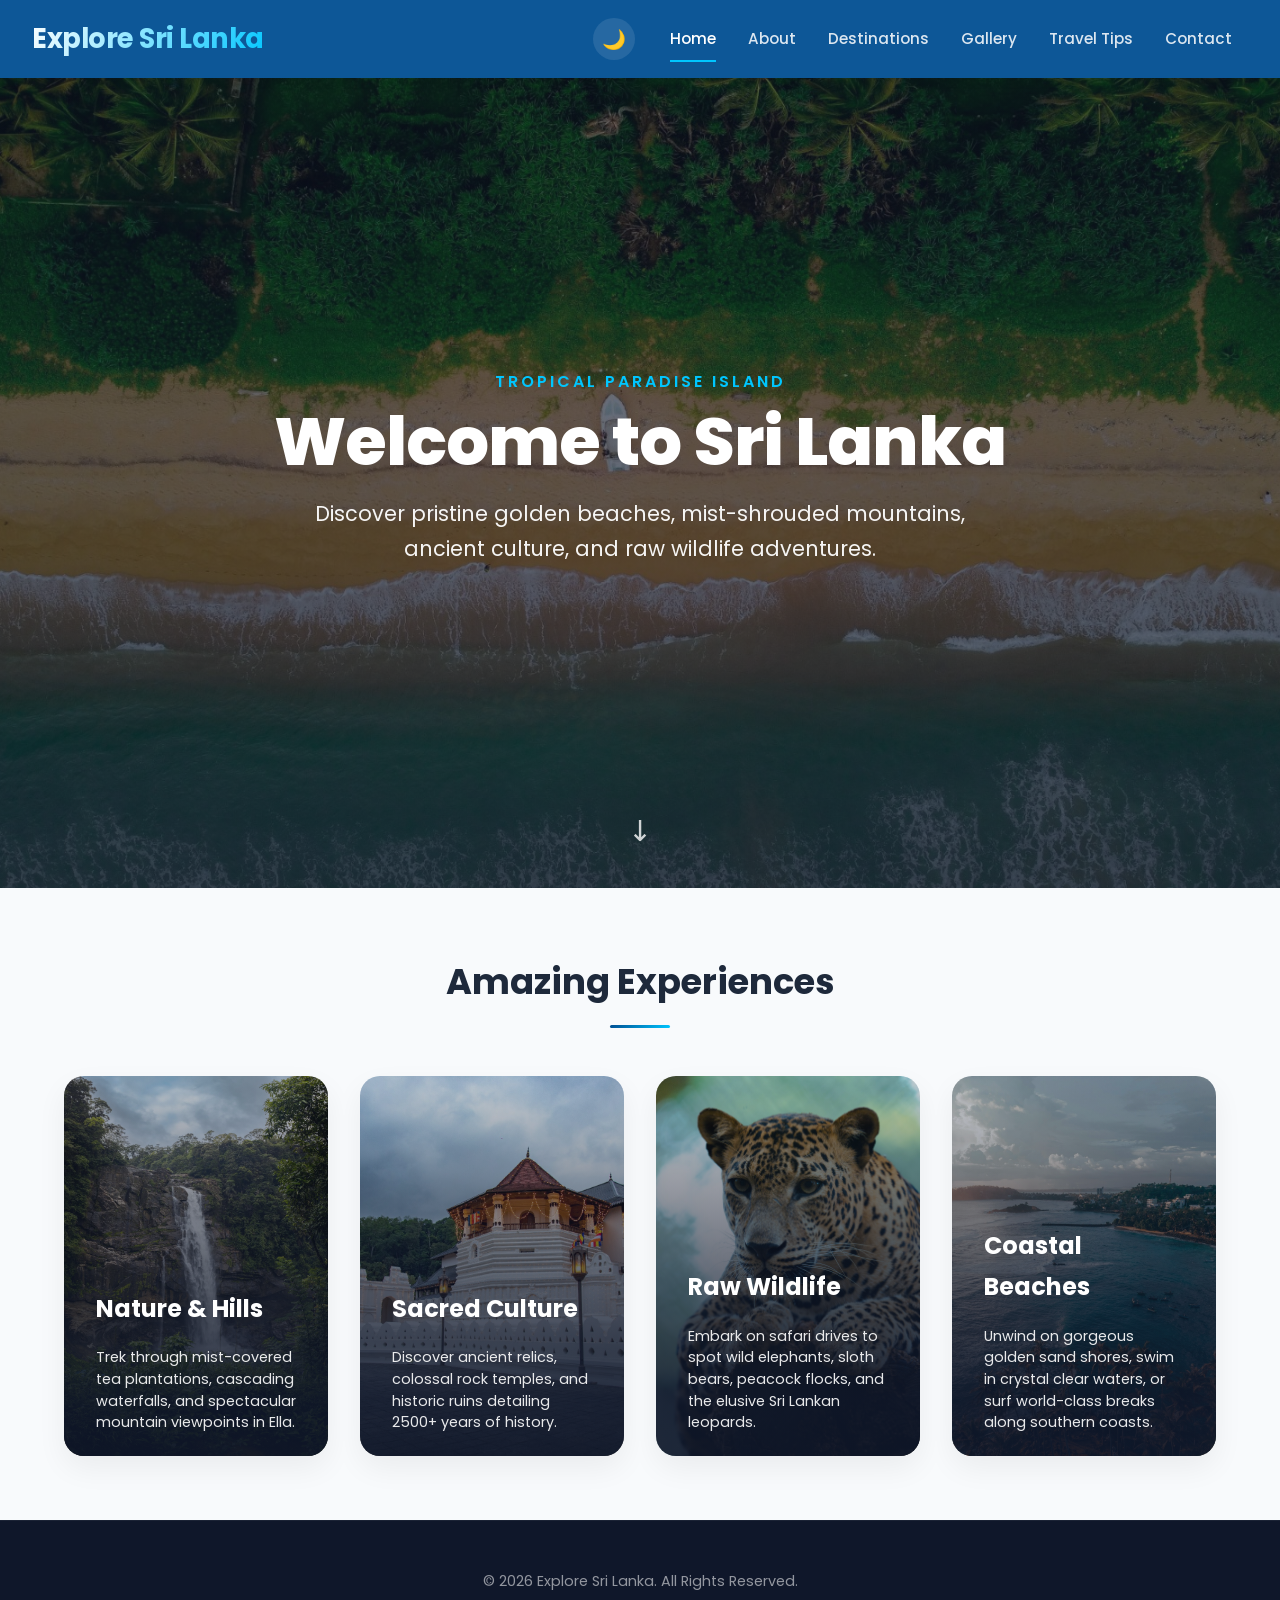
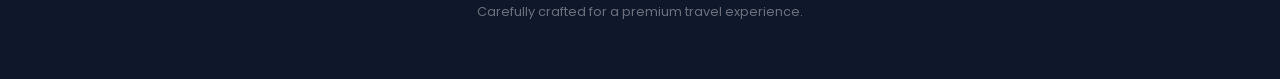
==== index.html @ b4c58110 "Add files via upload" ====
<!doctype html>
<html lang="en">
  <head>
    <meta charset="UTF-8" />
    <meta name="viewport" content="width=device-width, initial-scale=1.0" />
    <meta name="description" content="Explore Sri Lanka - Plan your dream tropical vacation in the paradise island of Sri Lanka. Discover beaches, culture, and wildlife." />
    <title>Explore Sri Lanka - Home</title>
    <link
      href="https://fonts.googleapis.com/css2?family=Poppins:wght@300;400;500;600;700;800&family=Outfit:wght@400;600;700;800&family=Inter:wght@300;400;500;600&display=swap"
      rel="stylesheet"
    />
    <link rel="stylesheet" href="css/style.css" />
    <script src="js/script.js" defer></script>
  </head>
  <body>
    <header>
      <h1>Explore Sri Lanka</h1>
      <div class="header-actions">
        <button
          class="menu-toggle"
          onclick="toggleMenu()"
          aria-label="Toggle navigation"
        >
          ☰
        </button>
        <nav id="nav-menu">
          <a href="index.html" class="active">Home</a>
          <a href="about.html">About</a>
          <a href="destinations.html">Destinations</a>
          <a href="gallery.html">Gallery</a>
          <a href="travel-tips.html">Travel Tips</a>
          <a href="contact.html">Contact</a>
        </nav>
      </div>
    </header>

    <section class="hero">
      <h3 class="hero-subtitle">Tropical Paradise Island</h3>
      <h2>Welcome to Sri Lanka</h2>
      <p>Discover pristine golden beaches, mist-shrouded mountains, ancient culture, and raw wildlife adventures.</p>
      <a href="#experiences" class="hero-scroll-btn" aria-label="Scroll down to experiences">↓</a>
    </section>

    <!-- Interactive Experiences Section -->
    <section id="experiences" class="main-content">
      <h2 class="section-title">Amazing Experiences</h2>
      <div class="exp-grid">
        <div class="exp-card">
          <img src="images/waterfall.jpeg" alt="Scenic mountains in Sri Lanka" class="exp-img" />
          <div class="exp-overlay">
            <h3>Nature & Hills</h3>
            <p>Trek through mist-covered tea plantations, cascading waterfalls, and spectacular mountain viewpoints in Ella.</p>
          </div>
        </div>
        <div class="exp-card">
          <img src="images/kandy.jpeg" alt="Temple of the Sacred Tooth Relic" class="exp-img" />
          <div class="exp-overlay">
            <h3>Sacred Culture</h3>
            <p>Discover ancient relics, colossal rock temples, and historic ruins detailing 2500+ years of history.</p>
          </div>
        </div>
        <div class="exp-card">
          <img src="images/leopards.jpeg" alt="Wild Leopard in Yala Park" class="exp-img" />
          <div class="exp-overlay">
            <h3>Raw Wildlife</h3>
            <p>Embark on safari drives to spot wild elephants, sloth bears, peacock flocks, and the elusive Sri Lankan leopards.</p>
          </div>
        </div>
        <div class="exp-card">
          <img src="images/Beach.jpeg" alt="Pristine golden beach shore" class="exp-img" />
          <div class="exp-overlay">
            <h3>Coastal Beaches</h3>
            <p>Unwind on gorgeous golden sand shores, swim in crystal clear waters, or surf world-class breaks along southern coasts.</p>
          </div>
        </div>
      </div>
    </section>

    <footer>
      <p>© 2026 Explore Sri Lanka. All Rights Reserved.</p>
      <p style="font-size: 0.8rem; opacity: 0.7; margin-top: 0.5rem;">Carefully crafted for a premium travel experience.</p>
    </footer>
  </body>
</html>
---- css/style.css ----
/* ==========================================================================
   1. VARIABLES, THEMES & MASTER TOKENS
   ========================================================================== */
:root {
  --brand-primary: #004e92;
  --brand-secondary: #00c6ff;
  --brand-gradient: linear-gradient(135deg, #004e92, #00c6ff);
  --brand-gradient-hover: linear-gradient(135deg, #003c71, #00b4e6);
  --bg-global: #f8fafc;
  --bg-card: #ffffff;
  --bg-input: #f1f5f9;
  --text-main: #1e293b;
  --text-muted: #64748b;
  --text-light: #ffffff;
  --border-color: rgba(0, 0, 0, 0.06);
  
  --shadow-sm: 0 4px 12px rgba(0, 0, 0, 0.03);
  --shadow-md: 0 12px 30px rgba(0, 0, 0, 0.06);
  --shadow-lg: 0 24px 50px rgba(0, 0, 0, 0.12);

  --radius-inner: 8px;
  --radius-box: 20px;
  --radius-full: 100px;
  
  --curve-smooth: cubic-bezier(0.4, 0, 0.2, 1);
  --anim-fast: 0.25s;
  --anim-slow: 0.5s;
}

[data-theme="dark"] {
  --bg-global: #0f172a;
  --bg-card: #1e293b;
  --bg-input: #0f172a;
  --text-main: #f8fafc;
  --text-muted: #94a3b8;
  --border-color: rgba(255, 255, 255, 0.08);
  
  --shadow-sm: 0 4px 12px rgba(0, 0, 0, 0.2);
  --shadow-md: 0 12px 36px rgba(0, 0, 0, 0.3);
  --shadow-lg: 0 24px 60px rgba(0, 0, 0, 0.45);
}

/* ==========================================================================
   2. SYSTEM RESETS & GENERALS
   ========================================================================== */
*, *::before, *::after {
  margin: 0;
  padding: 0;
  box-sizing: border-box;
}

html {
  scroll-behavior: smooth;
}

body {
  background-color: var(--bg-global);
  color: var(--text-main);
  font-family: 'Poppins', system-ui, -apple-system, sans-serif;
  line-height: 1.7;
  -webkit-font-smoothing: antialiased;
  transition: background-color var(--anim-fast) var(--curve-smooth), color var(--anim-fast) var(--curve-smooth);
}

/* Scrollbar Customization */
::-webkit-scrollbar {
  width: 10px;
  height: 10px;
}
::-webkit-scrollbar-track {
  background: var(--bg-global);
}
::-webkit-scrollbar-thumb {
  background: var(--text-muted);
  border-radius: var(--radius-full);
  border: 3px solid var(--bg-global);
}
::-webkit-scrollbar-thumb:hover {
  background: var(--brand-primary);
}

/* ==========================================================================
   3. STICKY GLASS-HEADER, THEME SWITCH & NAVIGATION
   ========================================================================== */
header { 
  background: rgba(0, 78, 146, 0.95);
  backdrop-filter: blur(16px);
  -webkit-backdrop-filter: blur(16px);
  color: var(--text-light);
  padding: 1rem 2rem;
  position: sticky;
  top: 0;
  z-index: 1000;
  box-shadow: var(--shadow-sm);
  display: flex;
  justify-content: space-between;
  align-items: center;
  transition: background var(--anim-fast);
}

[data-theme="dark"] header {
  background: rgba(15, 23, 42, 0.9);
  border-bottom: 1px solid var(--border-color);
}

header h1 {
  font-size: clamp(1.3rem, 3vw, 1.7rem);
  font-weight: 700;
  letter-spacing: -0.5px;
  background: linear-gradient(120deg, #ffffff, var(--brand-secondary));
  -webkit-background-clip: text;
  -webkit-text-fill-color: transparent;
}

.header-actions {
  display: flex;
  align-items: center;
  gap: 1.2rem;
}

.theme-toggle {
  background: rgba(255, 255, 255, 0.1);
  border: none;
  border-radius: 50%;
  width: 42px;
  height: 42px;
  display: flex;
  align-items: center;
  justify-content: center;
  cursor: pointer;
  color: var(--text-light);
  font-size: 1.2rem;
  transition: background var(--anim-fast), transform var(--anim-fast);
}

.theme-toggle:hover {
  background: rgba(255, 255, 255, 0.2);
  transform: scale(1.05);
}

.theme-toggle:active {
  transform: scale(0.95);
}

.menu-toggle {
  display: block; 
  background: none;
  border: none;
  color: var(--text-light);
  font-size: 1.8rem;
  cursor: pointer;
  padding: 0.2rem 0.6rem;
  transition: transform var(--anim-fast);
}

.menu-toggle:active {
  transform: scale(0.9);
}

nav {
  display: none; 
  flex-direction: column;
  position: absolute;
  top: 100%;
  left: 0;
  width: 100%;
  background: rgba(0, 78, 146, 0.98);
  padding: 1rem 0;
  box-shadow: var(--shadow-md);
  z-index: 999;
}

[data-theme="dark"] nav {
  background: rgba(30, 41, 59, 0.98);
}

nav.show {
  display: flex !important;
}

nav a {
  color: rgba(255, 255, 255, 0.85);
  text-decoration: none;
  padding: 0.8rem 2rem;
  font-weight: 500;
  font-size: 0.95rem;
  width: 100%;
  display: block;
  position: relative;
  transition: color var(--anim-fast), background var(--anim-fast);
}

nav a:hover, nav a.active {
  color: var(--text-light);
  background: rgba(255, 255, 255, 0.08);
}

/* ==========================================================================
   4. HOMEPAGE COMPONENTS (HERO, EXPERIENCES)
   ========================================================================== */
.hero {
  background: linear-gradient(rgba(15, 23, 42, 0.55), rgba(15, 23, 42, 0.75)),
              url('../images/hero.jpeg') center / cover no-repeat;
  height: 90vh;
  min-height: 500px;
  display: flex;
  flex-direction: column;
  justify-content: center;
  align-items: center;
  text-align: center;
  color: var(--text-light);
  padding: 2rem;
  position: relative;
  overflow: hidden;
  animation: bgZoom 25s infinite alternate var(--curve-smooth);
}

@keyframes bgZoom {
  0% { background-size: cover; background-position: center; }
  100% { background-size: 105%; background-position: center; }
}

@media (max-width: 768px) {
  .hero {
    height: 80vh; 
    min-height: 450px;
    animation: none; 
    background-attachment: scroll; 
}
}

.hero h2 {
  font-size: clamp(2.5rem, 7vw, 4.2rem);
  font-weight: 800;
  line-height: 1.15;
  margin-bottom: 1rem;
  letter-spacing: -1px;
  animation: fadeInUp 1s ease both;
}

.hero p {
  font-size: clamp(1rem, 2.5vw, 1.3rem);
  color: rgba(255, 255, 255, 0.95);
  max-width: 700px;
  margin-bottom: 2rem;
  animation: fadeInUp 1s ease both 0.2s;
}

.hero-subtitle {
  font-size: 1rem;
  color: var(--brand-secondary);
  font-weight: 600;
  text-transform: uppercase;
  letter-spacing: 3px;
  margin-bottom: 0.5rem;
  animation: fadeInUp 1s ease both;
}

.hero-scroll-btn {
  position: absolute;
  bottom: 2rem;
  left: 50%;
  transform: translateX(-50%);
  color: var(--text-light);
  font-size: 1.8rem;
  text-decoration: none;
  animation: bounce 2s infinite;
  opacity: 0.8;
  transition: opacity var(--anim-fast);
}

.hero-scroll-btn:hover {
  opacity: 1;
}

@keyframes bounce {
  0%, 20%, 50%, 80%, 100% { transform: translateY(0) translateX(-50%); }
  40% { transform: translateY(-10px) translateX(-50%); }
  60% { transform: translateY(-5px) translateX(-50%); }
}

/* Page Banner */
.page-banner {
  text-align: center;
  padding: 6rem 1.5rem;
  background: linear-gradient(rgba(11, 31, 58, 0.75), rgba(11, 31, 58, 0.75)),
              url('../images/heroo.jpeg') center/cover no-repeat;
  color: var(--text-light);
}

.page-banner h2 {
  font-size: clamp(2.2rem, 5vw, 3.2rem);
  font-weight: 700;
  margin-bottom: 0.5rem;
}

/* Button style used as utility across pages */
.planner-btn {
  width: 100%;
  padding: 1rem;
  background: var(--brand-gradient);
  color: var(--text-light);
  border: none;
  border-radius: var(--radius-inner);
  font-weight: 600;
  font-size: 1rem;
  cursor: pointer;
  transition: transform var(--anim-fast), box-shadow var(--anim-fast);
  box-shadow: 0 4px 15px rgba(0, 78, 146, 0.2);
}

.planner-btn:hover {
  transform: translateY(-2px);
  box-shadow: 0 6px 20px rgba(0, 198, 255, 0.35);
}

/* Experiences Category Section */
.section-title {
  text-align: center;
  font-size: 2.2rem;
  font-weight: 700;
  margin-bottom: 3rem;
  position: relative;
}

.section-title::after {
  content: "";
  display: block;
  width: 60px;
  height: 3px;
  background: var(--brand-gradient);
  margin: 0.8rem auto 0 auto;
  border-radius: var(--radius-full);
}

.exp-grid {
  display: grid;
  grid-template-columns: repeat(auto-fit, minmax(260px, 1fr));
  gap: 2rem;
}

.exp-card {
  position: relative;
  height: 380px;
  border-radius: var(--radius-box);
  overflow: hidden;
  box-shadow: var(--shadow-md);
  cursor: pointer;
}

.exp-img {
  width: 100%;
  height: 100%;
  object-fit: cover;
  transition: transform var(--anim-slow) var(--curve-smooth);
}

.exp-card:hover .exp-img {
  transform: scale(1.08);
}

.exp-overlay {
  position: absolute;
  bottom: 0;
  left: 0;
  width: 100%;
  height: 100%;
  background: linear-gradient(to top, rgba(15, 23, 42, 0.9) 15%, rgba(15, 23, 42, 0.2));
  display: flex;
  flex-direction: column;
  justify-content: flex-end;
  padding: 2rem;
  color: var(--text-light);
}

.exp-overlay h3 {
  font-size: 1.5rem;
  margin-bottom: 0.5rem;
}

.exp-overlay p {
  font-size: 0.9rem;
  opacity: 0.9;
  line-height: 1.5;
  transform: translateY(10px);
  transition: transform var(--anim-fast) var(--curve-smooth), opacity var(--anim-fast);
}

.exp-card:hover .exp-overlay p {
  transform: translateY(0);
}

/* ==========================================================================
   5. GRID DESIGNS, CARD MODULES, FILTERS, & SEARCH BAR
   ========================================================================== */
main, .main-content, .about-container {
  padding: 4rem 1.5rem;
  max-width: 1200px;
  margin: 0 auto;
}

.search-filter-wrapper {
  display: flex;
  flex-direction: column;
  gap: 1.5rem;
  margin-bottom: 3rem;
  align-items: center;
}

.search-box {
  width: 100%;
  max-width: 500px;
  position: relative;
}

.search-box input {
  width: 100%;
  padding: 1rem 1.5rem;
  border-radius: var(--radius-full);
  border: 1px solid var(--border-color);
  background-color: var(--bg-card);
  color: var(--text-main);
  outline: none;
  font-family: inherit;
  font-size: 1rem;
  box-shadow: var(--shadow-sm);
  transition: border var(--anim-fast), box-shadow var(--anim-fast);
}

.search-box input:focus {
  border-color: var(--brand-secondary);
  box-shadow: 0 0 0 4px rgba(0, 198, 255, 0.15);
}

.filters-container {
  display: flex;
  flex-wrap: wrap;
  gap: 0.8rem;
  justify-content: center;
}

.filter-btn {
  background: var(--bg-card);
  color: var(--text-main);
  border: 1px solid var(--border-color);
  padding: 0.6rem 1.4rem;
  border-radius: var(--radius-full);
  font-weight: 500;
  font-size: 0.9rem;
  cursor: pointer;
  box-shadow: var(--shadow-sm);
  transition: all var(--anim-fast) var(--curve-smooth);
}

.filter-btn:hover {
  transform: translateY(-2px);
  border-color: var(--brand-secondary);
}

.filter-btn.active {
  background: var(--brand-gradient);
  color: var(--text-light);
  border-color: transparent;
  box-shadow: 0 4px 12px rgba(0, 198, 255, 0.3);
}

.cards {
  display: grid;
  grid-template-columns: repeat(auto-fit, minmax(320px, 1fr));
  gap: 2.5rem;
}

.card {
  background: var(--bg-card);
  padding: 1.5rem;
  border-radius: var(--radius-box);
  box-shadow: var(--shadow-md);
  border: 1px solid var(--border-color);
  display: flex;
  flex-direction: column;
  transition: transform var(--anim-slow) var(--curve-smooth), box-shadow var(--anim-slow) var(--curve-smooth), border-color var(--anim-slow) var(--curve-smooth);
}

.card:hover {
  transform: translateY(-6px);
  box-shadow: var(--shadow-lg);
  border-color: rgba(0, 198, 255, 0.25);
}

.card img {
  width: 100%;
  height: 220px;
  object-fit: cover;
  border-radius: calc(var(--radius-box) - 6px);
  margin-bottom: 1.2rem;
}

.card h3 {
  font-size: 1.4rem;
  margin-bottom: 0.3rem;
  font-weight: 700;
}

.card-subtitle {
  color: var(--brand-primary);
  font-weight: 600;
  font-size: 0.9rem;
  margin-bottom: 0.8rem;
}

[data-theme="dark"] .card-subtitle {
  color: var(--brand-secondary);
}

.card-desc {
  color: var(--text-muted);
  font-size: 0.95rem;
  margin-bottom: 1.5rem;
  flex-grow: 1;
}

.card-action-btn {
  padding: 0.8rem;
  background: var(--bg-input);
  color: var(--text-main);
  border: 1px solid var(--border-color);
  border-radius: var(--radius-inner);
  cursor: pointer;
  font-weight: 600;
  text-align: center;
  transition: all var(--anim-fast);
}

.card-action-btn:hover {
  background: var(--brand-gradient);
  color: var(--text-light);
  border-color: transparent;
}

.card:target {
  border: 2px solid var(--brand-secondary);
  background: #f0faff;
  animation: pulseHighlight 2s infinite;
}

[data-theme="dark"] .card:target {
  background: #1e293b;
}

/* ==========================================================================
   6. RESPONSIVE COMPACT GALLERY MODULE & LIGHTBOX
   ========================================================================== */
.gallery {
  display: grid;
  grid-template-columns: repeat(auto-fit, minmax(280px, 1fr));
  gap: 1.8rem;
}

.gallery-item {
  overflow: hidden;
  border-radius: var(--radius-box);
  box-shadow: var(--shadow-sm);
  cursor: pointer;
  position: relative;
  height: 250px;
}

.gallery-item img {
  width: 100%;
  height: 100%;
  object-fit: cover;
  display: block;
  transition: transform var(--anim-slow) var(--curve-smooth);
}

.gallery-item:hover img {
  transform: scale(1.06);
}

.gallery-overlay {
  position: absolute;
  bottom: 0;
  left: 0;
  width: 100%;
  padding: 1rem 1.5rem;
  background: linear-gradient(to top, rgba(15, 23, 42, 0.85), rgba(15, 23, 42, 0));
  color: var(--text-light);
  opacity: 0;
  transition: opacity var(--anim-fast);
  display: flex;
  align-items: flex-end;
}

.gallery-item:hover .gallery-overlay {
  opacity: 1;
}

.gallery-overlay h4 {
  font-size: 1rem;
  font-weight: 600;
}

/* Lightbox Modal */
.lightbox {
  position: fixed;
  top: 0;
  left: 0;
  width: 100%;
  height: 100%;
  background: rgba(15, 23, 42, 0.95);
  z-index: 2000;
  display: none;
  align-items: center;
  justify-content: center;
  opacity: 0;
  transition: opacity var(--anim-fast) ease;
}

.lightbox.active {
  display: flex;
  opacity: 1;
}

.lightbox-content-wrapper {
  position: relative;
  max-width: 90%;
  max-height: 80%;
  display: flex;
  flex-direction: column;
  align-items: center;
}

.lightbox img {
  max-width: 100%;
  max-height: 70vh;
  object-fit: contain;
  border-radius: var(--radius-inner);
  box-shadow: var(--shadow-lg);
  transform: scale(0.95);
  transition: transform var(--anim-fast) var(--curve-smooth);
}

.lightbox.active img {
  transform: scale(1);
}

.lightbox-caption {
  color: var(--text-light);
  margin-top: 1rem;
  font-size: 1.1rem;
  font-weight: 500;
  text-align: center;
}

.lightbox-close {
  position: absolute;
  top: -45px;
  right: 0;
  background: none;
  border: none;
  color: var(--text-light);
  font-size: 2.2rem;
  cursor: pointer;
}

.lightbox-nav {
  position: absolute;
  top: 50%;
  transform: translateY(-50%);
  background: rgba(255, 255, 255, 0.1);
  border: none;
  color: var(--text-light);
  font-size: 2rem;
  width: 50px;
  height: 50px;
  border-radius: 50%;
  display: flex;
  align-items: center;
  justify-content: center;
  cursor: pointer;
  transition: background var(--anim-fast);
}

.lightbox-nav:hover {
  background: rgba(255, 255, 255, 0.2);
}

.lightbox-prev {
  left: -70px;
}

.lightbox-next {
  right: -70px;
}

@media (max-width: 768px) {
  .lightbox-prev { left: 10px; }
  .lightbox-next { right: 10px; }
  .lightbox-close { right: 10px; top: 10px; }
}

/* ==========================================================================
   7. MODAL DETAILED VIEWS
   ========================================================================== */
.modal {
  position: fixed;
  top: 0;
  left: 0;
  width: 100%;
  height: 100%;
  background: rgba(15, 23, 42, 0.5);
  backdrop-filter: blur(8px);
  -webkit-backdrop-filter: blur(8px);
  z-index: 2000;
  display: none;
  align-items: center;
  justify-content: center;
  padding: 1.5rem;
}

.modal.active {
  display: flex;
}

.modal-content {
  background: var(--bg-card);
  max-width: 600px;
  width: 100%;
  border-radius: var(--radius-box);
  box-shadow: var(--shadow-lg);
  border: 1px solid var(--border-color);
  padding: 2.5rem;
  position: relative;
  transform: translateY(30px);
  opacity: 0;
  transition: transform var(--anim-fast) var(--curve-smooth), opacity var(--anim-fast);
}

.modal.active .modal-content {
  transform: translateY(0);
  opacity: 1;
}

.modal-close {
  position: absolute;
  top: 1rem;
  right: 1.2rem;
  background: none;
  border: none;
  font-size: 1.8rem;
  color: var(--text-muted);
  cursor: pointer;
  transition: color var(--anim-fast);
}

.modal-close:hover {
  color: var(--text-main);
}

.modal-title {
  font-size: 1.8rem;
  font-weight: 700;
  margin-bottom: 0.5rem;
}

.modal-meta-grid {
  display: grid;
  grid-template-columns: repeat(2, 1fr);
  gap: 1rem;
  margin: 1.5rem 0;
  background: var(--bg-global);
  padding: 1rem;
  border-radius: var(--radius-inner);
  border: 1px solid var(--border-color);
}

.meta-item {
  display: flex;
  flex-direction: column;
}

.meta-item span:first-child {
  font-size: 0.8rem;
  text-transform: uppercase;
  color: var(--text-muted);
  font-weight: 600;
}

.meta-item span:last-child {
  font-weight: 600;
  font-size: 0.95rem;
}

.modal-section-title {
  font-weight: 700;
  font-size: 1.1rem;
  margin-top: 1.5rem;
  margin-bottom: 0.5rem;
}

.modal-list {
  list-style: none;
}

.modal-list li {
  padding: 0.4rem 0;
  display: flex;
  align-items: center;
  gap: 0.5rem;
}

.modal-list li::before {
  content: "✓";
  color: var(--brand-secondary);
  font-weight: bold;
}

/* ==========================================================================
   8. ABOUT PAGE SPECIAL LAYOUT ELEMENTS
   ========================================================================== */
.about-grid, .about-grid-secondary {
  display: grid;
  grid-template-columns: repeat(auto-fit, minmax(320px, 1fr));
  gap: 2.5rem;
  margin-bottom: 3rem;
}

.icon-badge {
  background: rgba(0, 198, 255, 0.1);
  padding: 4px 8px;
  border-radius: var(--radius-inner);
  color: var(--brand-primary);
}

[data-theme="dark"] .icon-badge {
  color: var(--brand-secondary);
}

.styled-list {
  list-style: none;
}

.styled-list li {
  padding: 0.8rem 0;
  border-bottom: 1px dashed var(--border-color);
}

.styled-list li:last-child {
  border-bottom: none;
}

/* ==========================================================================
   ABOUT PAGE — Dedicated Styles
   ========================================================================== */

/* ─── MAIN WRAPPER ───────────────────────────────────────────────────────── */
.about-main {
  max-width: 1200px;
  margin: 0 auto;
  padding: 3rem 2rem 4rem;
}

/* ─── WELCOME INTRO ──────────────────────────────────────────────────────── */
.about-intro {
  text-align: center;
  max-width: 760px;
  margin: 0 auto 4rem;
}

.about-intro p {
  font-size: clamp(1rem, 2vw, 1.1rem);
  color: var(--text-muted);
  line-height: 1.95;
}

.about-intro strong {
  color: var(--brand-primary);
  font-weight: 700;
}

/* ─── SECTION LABELS ─────────────────────────────────────────────────────── */
.about-section-label {
  font-size: 0.78rem;
  font-weight: 700;
  letter-spacing: 0.14em;
  text-transform: uppercase;
  color: var(--brand-primary);
  margin-bottom: 0.6rem;
}

/* ─── STORY / MISSION / VISION ───────────────────────────────────────────── */
.smv-section {
  display: grid;
  grid-template-columns: 1fr 1fr;
  gap: 1.5rem;
  margin-bottom: 4rem;
}

.smv-right {
  display: flex;
  flex-direction: column;
  gap: 1.5rem;
}

.smv-card {
  background: var(--bg-card);
  border: 1px solid var(--border-color);
  border-radius: 20px;
  padding: 2.2rem;
  box-shadow: var(--shadow-md);
  transition: transform 0.3s ease, box-shadow 0.3s ease;
  position: relative;
  overflow: hidden;
}

.smv-card::before {
  content: "";
  position: absolute;
  top: 0;
  left: 0;
  right: 0;
  height: 3px;
  background: var(--brand-gradient);
  border-radius: 20px 20px 0 0;
}

.smv-card:hover {
  transform: translateY(-5px);
  box-shadow: 0 20px 50px rgba(0, 0, 0, 0.1);
}

.smv-icon-wrap {
  font-size: 2rem;
  margin-bottom: 1rem;
  display: inline-flex;
  align-items: center;
  justify-content: center;
  background: rgba(0, 78, 146, 0.08);
  border-radius: 14px;
  width: 58px;
  height: 58px;
}

.smv-card h3 {
  font-size: 1.3rem;
  font-weight: 700;
  color: var(--text-main);
  margin-bottom: 0.75rem;
}

.smv-card p {
  font-size: 0.92rem;
  color: var(--text-muted);
  line-height: 1.85;
}

.smv-story {
  display: flex;
  flex-direction: column;
  justify-content: center;
}

/* ─── WHY CHOOSE US ──────────────────────────────────────────────────────── */
.why-section {
  margin: 0 0 2rem;
  border-radius: 24px;
  background: var(--brand-gradient);
  padding: 4rem 3rem;
  position: relative;
  overflow: hidden;
  box-shadow: 0 20px 60px rgba(0, 78, 146, 0.3);
}

.why-section::before {
  content: "";
  position: absolute;
  top: -60px;
  right: -60px;
  width: 280px;
  height: 280px;
  border-radius: 50%;
  background: rgba(255, 255, 255, 0.06);
  pointer-events: none;
}

.why-section::after {
  content: "";
  position: absolute;
  bottom: -80px;
  left: -40px;
  width: 220px;
  height: 220px;
  border-radius: 50%;
  background: rgba(255, 255, 255, 0.04);
  pointer-events: none;
}

.why-inner {
  display: grid;
  grid-template-columns: 1fr 1.4fr;
  gap: 3rem;
  align-items: center;
  position: relative;
  z-index: 1;
}

.why-checklist {
  display: flex;
  flex-direction: column;
  gap: 1rem;
}

.why-item {
  display: flex;
  align-items: flex-start;
  gap: 1rem;
  color: rgba(255, 255, 255, 0.93);
  font-size: 0.94rem;
  line-height: 1.6;
  background: rgba(255, 255, 255, 0.08);
  backdrop-filter: blur(6px);
  padding: 0.95rem 1.2rem;
  border-radius: 12px;
  border: 1px solid rgba(255, 255, 255, 0.12);
  transition: background 0.25s ease, transform 0.25s ease;
}

.why-item:hover {
  background: rgba(255, 255, 255, 0.15);
  transform: translateX(5px);
}

.why-check {
  display: inline-flex;
  align-items: center;
  justify-content: center;
  width: 26px;
  height: 26px;
  border-radius: 50%;
  background: rgba(255, 255, 255, 0.25);
  color: #fff;
  font-size: 0.8rem;
  font-weight: 700;
  flex-shrink: 0;
  margin-top: 1px;
}

/* ─── RESPONSIVE ─────────────────────────────────────────────────────────── */
@media (max-width: 900px) {
  .smv-section {
    grid-template-columns: 1fr;
  }

  .why-inner {
    grid-template-columns: 1fr;
    gap: 2rem;
  }
}

@media (max-width: 580px) {
  .about-main {
    padding: 2rem 1.3rem 3rem;
  }

  .why-section {
    padding: 2.5rem 1.5rem;
  }
}


/* ==========================================================================
   9. TRAVEL TIPS FAQ ACCORDION & CURRENCY CONVERTER
   ========================================================================== */
/* FAQ Accordion */
.accordion {
  display: flex;
  flex-direction: column;
  gap: 1rem;
}

.accordion-item {
  background: var(--bg-card);
  border-radius: var(--radius-inner);
  border: 1px solid var(--border-color);
  overflow: hidden;
  box-shadow: var(--shadow-sm);
  transition: border-color var(--anim-fast);
}

.accordion-item:hover {
  border-color: var(--brand-secondary);
}

.accordion-header {
  width: 100%;
  padding: 1.2rem 1.5rem;
  background: none;
  border: none;
  text-align: left;
  font-size: 1.05rem;
  font-weight: 600;
  color: var(--text-main);
  cursor: pointer;
  display: flex;
  justify-content: space-between;
  align-items: center;
  outline: none;
  font-family: inherit;
}

.accordion-icon {
  font-size: 1.2rem;
  transition: transform var(--anim-fast);
}

.accordion-content {
  max-height: 0;
  overflow: hidden;
  transition: max-height var(--anim-fast) var(--curve-smooth);
  background-color: var(--bg-global);
}

.accordion-body {
  padding: 1.2rem 1.5rem;
  font-size: 0.95rem;
  color: var(--text-muted);
  border-top: 1px solid var(--border-color);
}

.accordion-item.active .accordion-content {
  max-height: 250px;
}

.accordion-item.active .accordion-icon {
  transform: rotate(45deg);
}

/* Currency Converter */
.converter-card {
  background: var(--bg-card);
  border-radius: var(--radius-box);
  padding: 2.5rem;
  box-shadow: var(--shadow-md);
  border: 1px solid var(--border-color);
}

.converter-grid {
  display: grid;
  grid-template-columns: 1fr 1fr;
  gap: 1rem;
  margin-bottom: 1.5rem;
}

.planner-field {
  display: flex;
  flex-direction: column;
  gap: 0.5rem;
}

.planner-field label {
  font-weight: 600;
  font-size: 0.9rem;
}

.planner-field select, .planner-field input {
  padding: 0.9rem;
  border: 1px solid var(--border-color);
  border-radius: var(--radius-inner);
  background-color: var(--bg-input);
  color: var(--text-main);
  outline: none;
  font-family: inherit;
  font-size: 0.95rem;
  transition: all var(--anim-fast);
}

.planner-field select:focus, .planner-field input:focus {
  border-color: var(--brand-secondary);
  box-shadow: 0 0 0 4px rgba(0, 198, 255, 0.15);
}

.converter-results {
  background: var(--bg-global);
  padding: 1.2rem;
  border-radius: var(--radius-inner);
  border: 1px solid var(--border-color);
  text-align: center;
  font-weight: 700;
  font-size: 1.2rem;
  color: var(--brand-primary);
}

[data-theme="dark"] .converter-results {
  color: var(--brand-secondary);
}

/* ==========================================================================
   10. INPUT CONTACT FORMS
   ========================================================================== */
form {
  max-width: 550px;
  margin: 0 auto;
  background: var(--bg-card);
  padding: 2.5rem;
  border-radius: var(--radius-box);
  box-shadow: var(--shadow-md);
  border: 1px solid var(--border-color);
}

form label {
  font-weight: 600;
  font-size: 0.9rem;
  display: block;
  margin-bottom: 0.4rem;
}

form input, form textarea, form select {
  width: 100%;
  margin: 0 0 1.2rem 0;
  padding: 0.85rem 1rem;
  border: 1px solid var(--border-color);
  border-radius: var(--radius-inner);
  font-family: inherit;
  background-color: var(--bg-input);
  color: var(--text-main);
  outline: none;
  transition: all var(--anim-fast) var(--curve-smooth);
}

form input:focus, form textarea:focus, form select:focus {
  border-color: var(--brand-secondary);
  background-color: var(--bg-card);
  box-shadow: 0 0 0 4px rgba(0, 198, 255, 0.15);
}

form button {
  width: 100%;
  padding: 1rem;
  background: var(--brand-gradient);
  color: var(--text-light);
  border: none;
  border-radius: var(--radius-inner);
  cursor: pointer;
  font-size: 1rem;
  font-weight: 600;
  box-shadow: 0 4px 12px rgba(0, 78, 146, 0.25);
  transition: all var(--anim-fast) var(--curve-smooth);
}

form button:hover {
  transform: translateY(-2px);
  box-shadow: 0 6px 16px rgba(0, 78, 146, 0.4);
}

/* Contact validation states */
.form-group {
  position: relative;
}

.form-error {
  color: #dc2626;
  font-size: 0.8rem;
  margin-top: -0.9rem;
  margin-bottom: 0.9rem;
  display: none;
}

.form-group.invalid input, .form-group.invalid textarea {
  border-color: #dc2626;
  box-shadow: 0 0 0 4px rgba(220, 38, 38, 0.1);
}

.form-group.valid input, .form-group.valid textarea {
  border-color: #16a34a;
  box-shadow: 0 0 0 4px rgba(22, 163, 74, 0.1);
}

/* ==========================================================================
   11. GLOBAL FOOTER
   ========================================================================== */
footer {
  text-align: center;
  padding: 3rem 2rem;
  background-color: #0f172a;
  color: rgba(255, 255, 255, 0.55);
  font-size: 0.9rem;
  border-top: 1px solid rgba(255, 255, 255, 0.05);
}

footer p {
  margin-bottom: 0.5rem;
}

/* ==========================================================================
   12. INTELLIGENT BREAKPOINTS & LAYOUT CORRECTIONS
   ========================================================================== */
@media (min-width: 768px) {
  .menu-toggle {
    display: none; 
  }

  nav {
    display: flex !important; 
    flex-direction: row;
    position: static;
    width: auto;
    background: none;
    padding: 0;
    box-shadow: none;
  }

  nav a {
    width: auto;
    padding: 0.4rem 0;
    margin: 0 1rem;
    display: inline-block;
    background: none !important;
  }
  
  nav a:hover, nav a.active {
    background: none;
  }

  nav a::after {
    content: "";
    position: absolute;
    left: 50%;
    bottom: -4px;
    width: 0;
    height: 2px;
    background: var(--brand-secondary);
    transition: width var(--anim-fast) var(--curve-smooth), left var(--anim-fast) var(--curve-smooth);
  }

  nav a:hover::after, nav a.active::after {
    width: 100%;
    left: 0;
  }
}

/* Scroll reveal animations */
.reveal {
  opacity: 0;
  transform: translateY(40px);
  transition: opacity 0.8s cubic-bezier(0.16, 1, 0.3, 1), transform 0.8s cubic-bezier(0.16, 1, 0.3, 1);
}

.reveal.active {
  opacity: 1;
  transform: translateY(0);
}

@keyframes fadeInUp {
  from {
    opacity: 0;
    transform: translateY(30px);
  }
  to {
    opacity: 1;
    transform: translateY(0);
  }
}

@keyframes pulseHighlight {
  0% { box-shadow: 0 0 0 0 rgba(0, 198, 255, 0.4); }
  70% { box-shadow: 0 0 0 12px rgba(0, 198, 255, 0); }
  100% { box-shadow: 0 0 0 0 rgba(0, 198, 255, 0); }
}
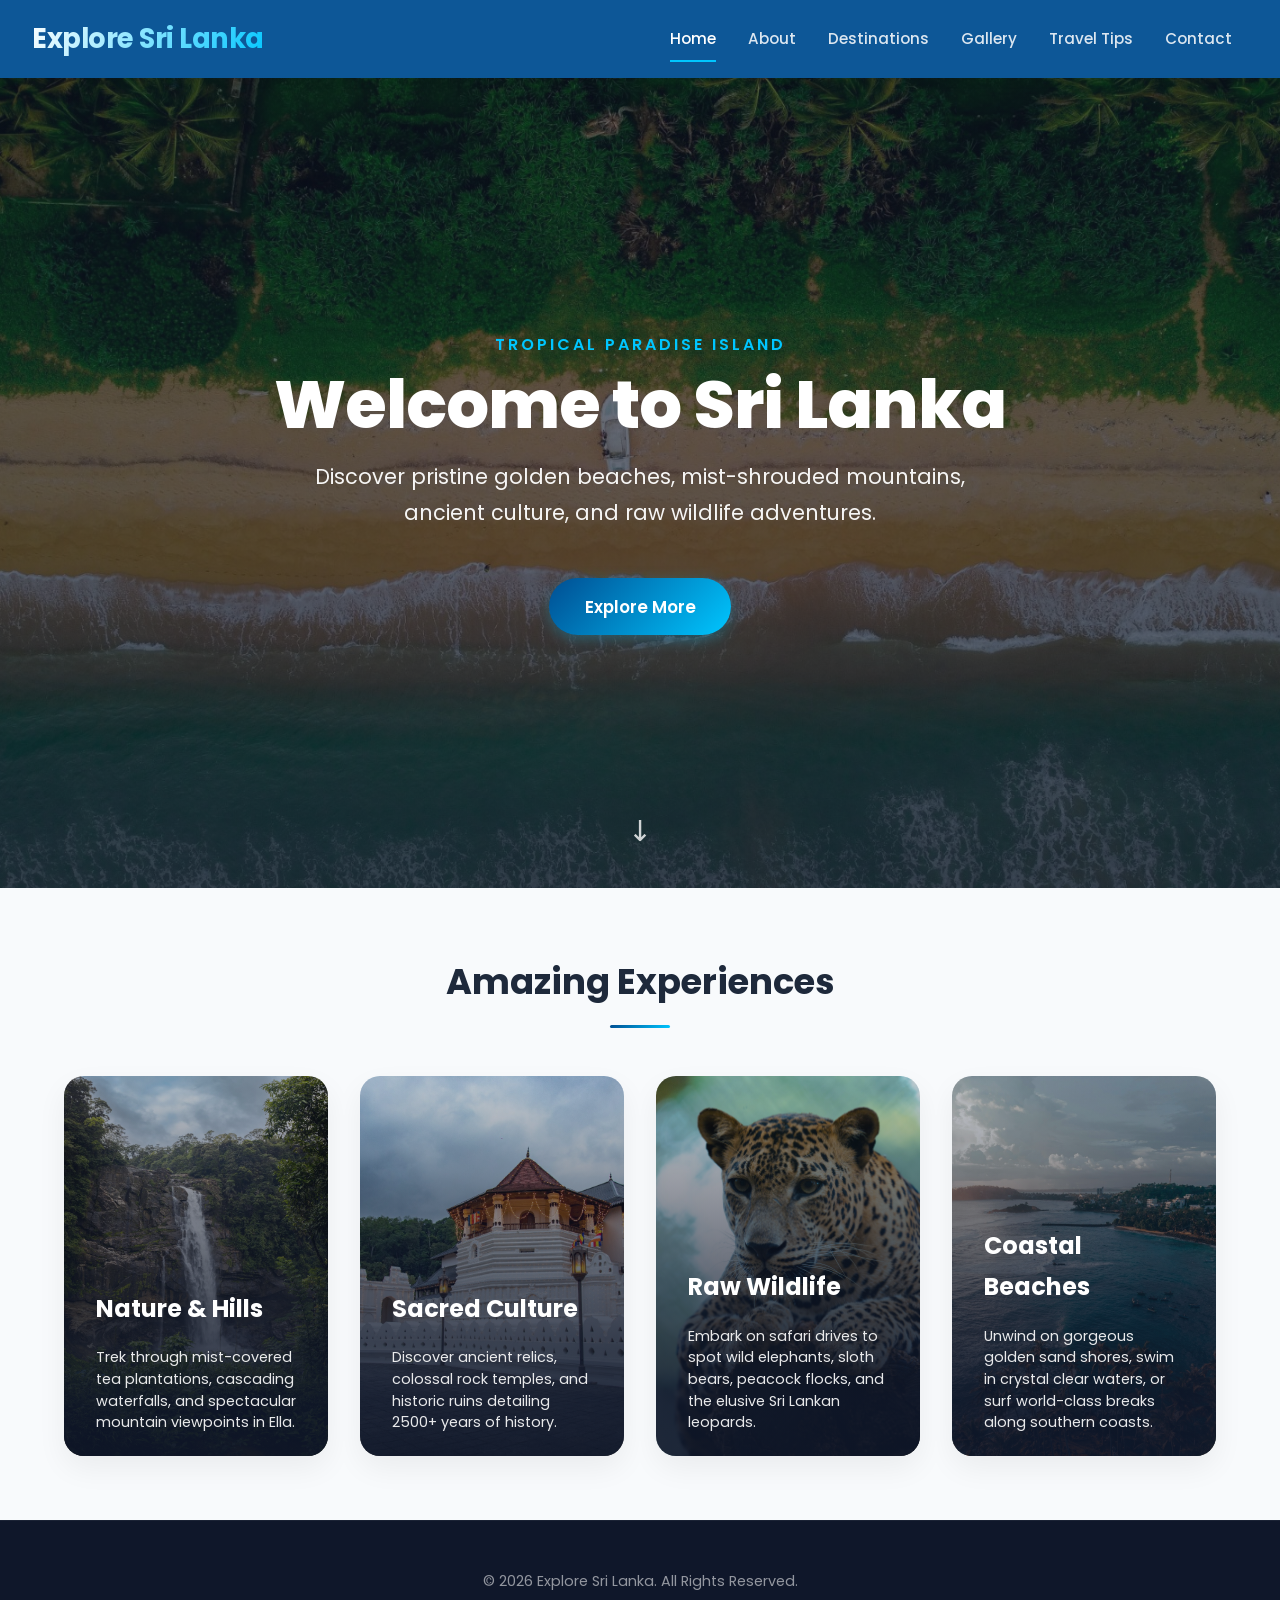
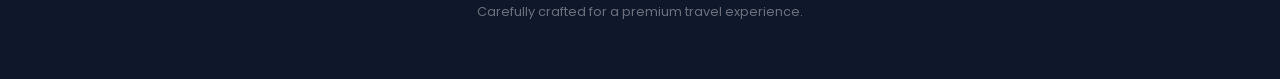
==== commit 2861b847: "Add 'Explore More' button to hero section" ====
--- a/index.html
+++ b/index.html
@@ -38,6 +38,7 @@
       <h3 class="hero-subtitle">Tropical Paradise Island</h3>
       <h2>Welcome to Sri Lanka</h2>
       <p>Discover pristine golden beaches, mist-shrouded mountains, ancient culture, and raw wildlife adventures.</p>
+      <a href="destinations.html" class="hero-cta-btn">Explore More</a>
       <a href="#experiences" class="hero-scroll-btn" aria-label="Scroll down to experiences">↓</a>
     </section>
 
--- a/css/style.css
+++ b/css/style.css
@@ -118,28 +118,30 @@
   gap: 1.2rem;
 }
 
-.theme-toggle {
-  background: rgba(255, 255, 255, 0.1);
-  border: none;
-  border-radius: 50%;
-  width: 42px;
-  height: 42px;
-  display: flex;
-  align-items: center;
-  justify-content: center;
-  cursor: pointer;
-  color: var(--text-light);
-  font-size: 1.2rem;
-  transition: background var(--anim-fast), transform var(--anim-fast);
-}
-
-.theme-toggle:hover {
-  background: rgba(255, 255, 255, 0.2);
-  transform: scale(1.05);
-}
-
-.theme-toggle:active {
-  transform: scale(0.95);
+.hero-cta-btn {
+  display: inline-block;
+  padding: 0.9rem 2.2rem;
+  background: var(--brand-gradient);
+  color: var(--text-light);
+  font-weight: 600;
+  font-size: 1.05rem;
+  text-decoration: none;
+  border-radius: var(--radius-full);
+  box-shadow: 0 4px 15px rgba(0, 198, 255, 0.3);
+  transition: transform var(--anim-fast) var(--curve-smooth), box-shadow var(--anim-fast) var(--curve-smooth), background var(--anim-fast);
+  animation: fadeInUp 1s ease both 0.4s;
+  margin-top: 1rem;
+}
+
+.hero-cta-btn:hover {
+  background: var(--brand-gradient-hover);
+  transform: translateY(-3px);
+  box-shadow: 0 8px 25px rgba(0, 198, 255, 0.5);
+  color: var(--text-light);
+}
+
+.hero-cta-btn:active {
+  transform: translateY(-1px);
 }
 
 .menu-toggle {
@@ -1365,4 +1367,4 @@
   0% { box-shadow: 0 0 0 0 rgba(0, 198, 255, 0.4); }
   70% { box-shadow: 0 0 0 12px rgba(0, 198, 255, 0); }
   100% { box-shadow: 0 0 0 0 rgba(0, 198, 255, 0); }
-}+}
